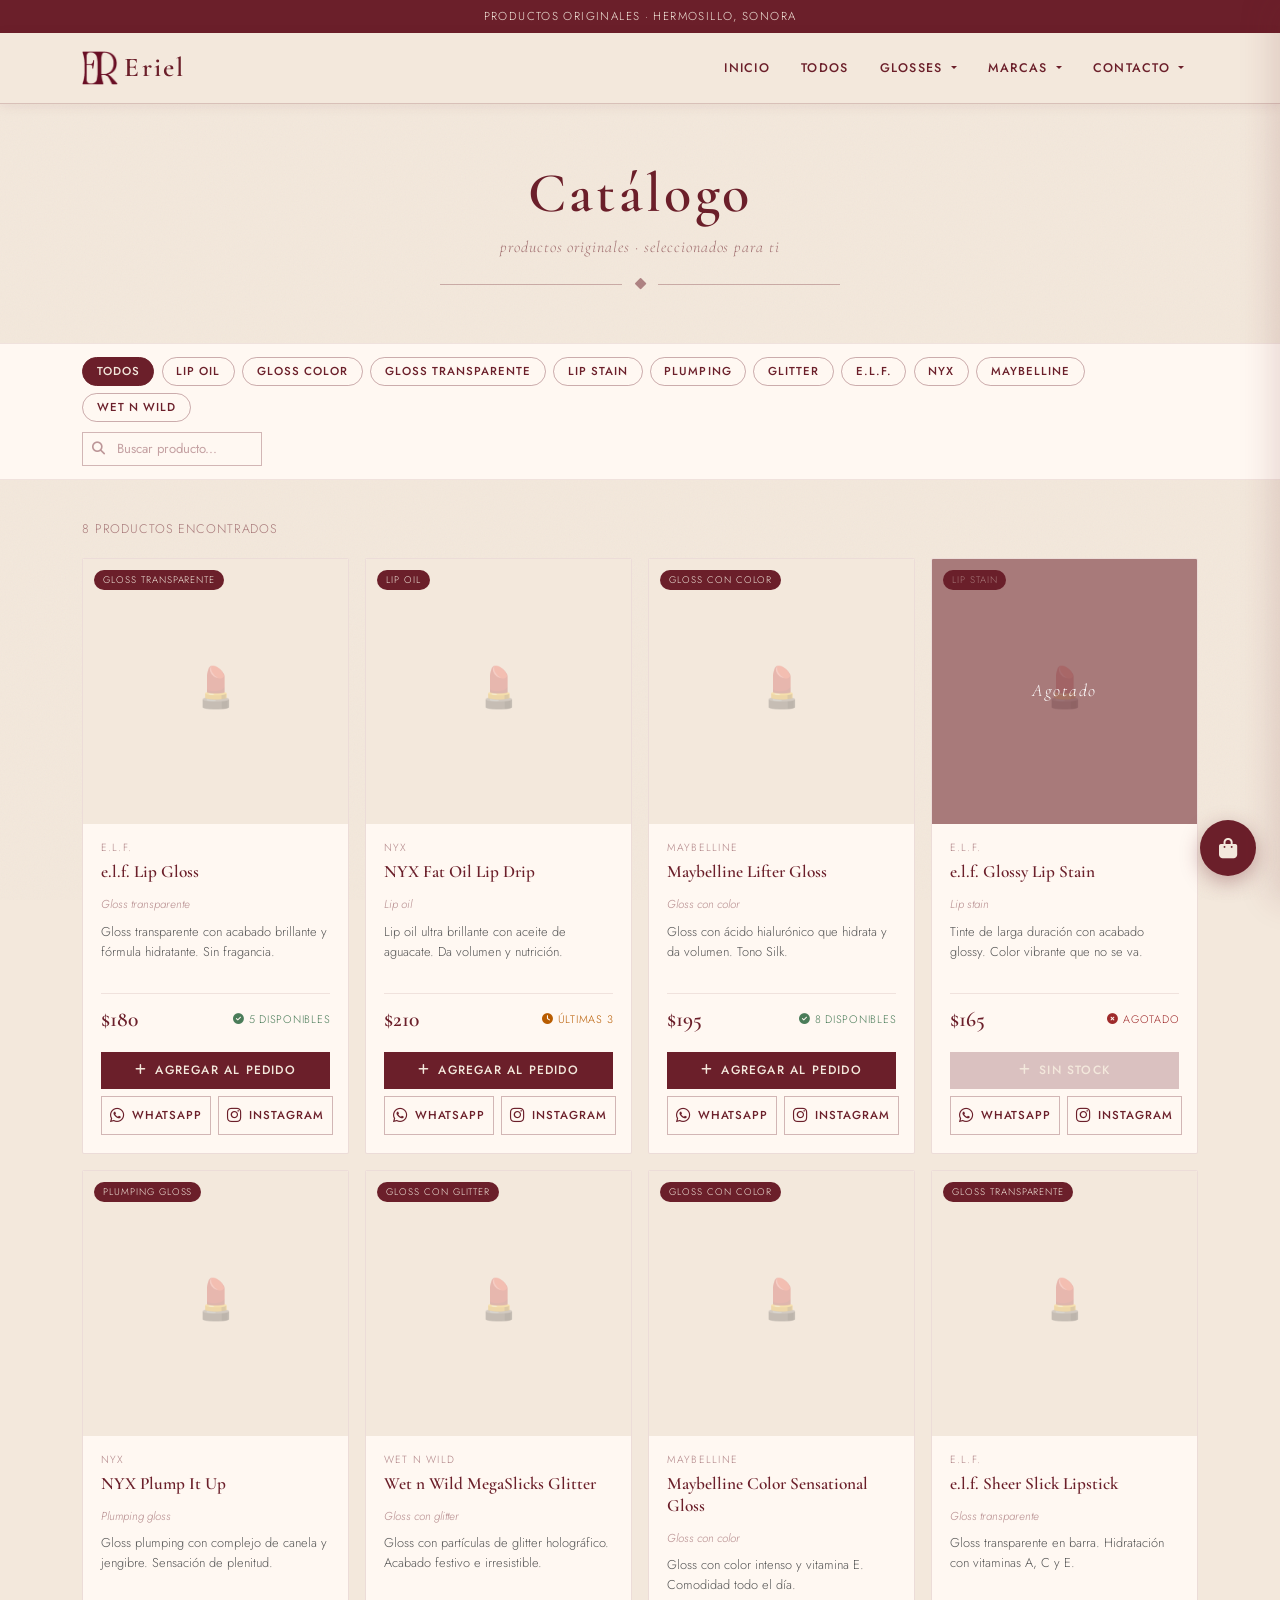
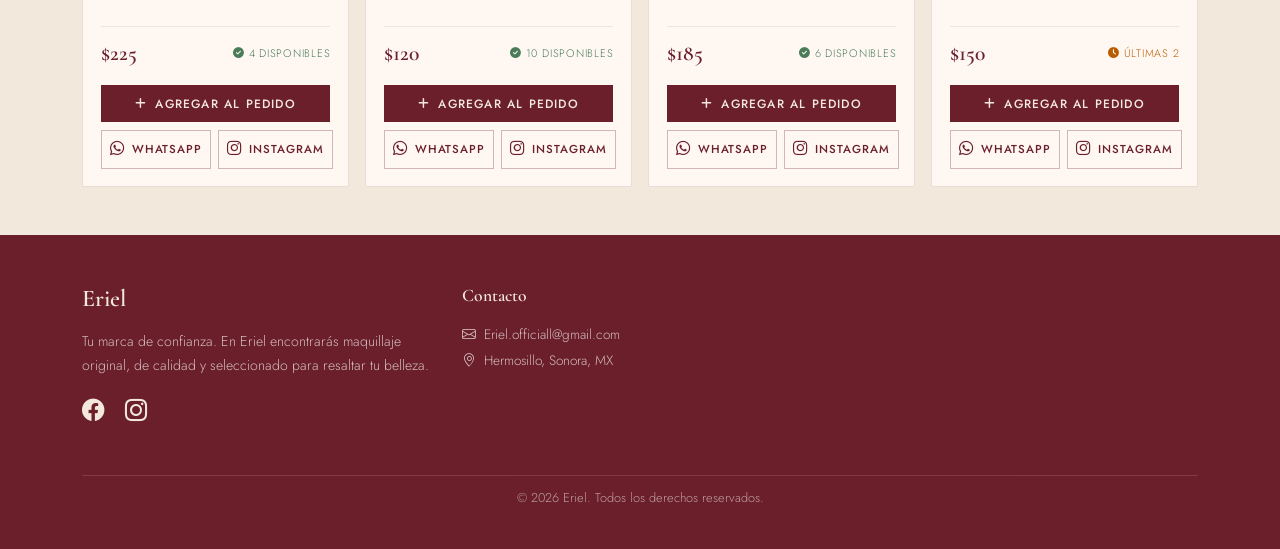
==== catalago_Eriel.html @ 14c43071 "Eriel" ====
<!DOCTYPE html>
<html lang="es">
<head>
  <meta charset="UTF-8" />
  <meta name="viewport" content="width=device-width, initial-scale=1.0" />
  <title>Eriel Hmo</title>
  <link rel="icon" type="image/png" href="logo_eriel.png"> <!-- imagen de titulo de pagina -->
  <meta name="description" content="Eriel, tu maquillaje de confianza en Hermosillo, Sonora. Productos originales, de calidad y seleccionados para ti."> <!-- Descripcion que sale al buscarla -->
  <title>Catálogo – Eriel</title>
  <meta name="description" content="Catálogo de maquillaje Eriel. Productos originales y de calidad en Hermosillo, Sonora." />

  <!-- =====================================================
       DEPENDENCIAS EXTERNAS (CDN)
       No modificar estas líneas a menos que quieras actualizar versiones.
  ====================================================== -->
  <link href="https://cdn.jsdelivr.net/npm/bootstrap@5.3.3/dist/css/bootstrap.min.css" rel="stylesheet" />
  <link href="https://cdnjs.cloudflare.com/ajax/libs/font-awesome/6.5.0/css/all.min.css" rel="stylesheet" />
  <link href="https://cdn.jsdelivr.net/npm/bootstrap-icons@1.11.0/font/bootstrap-icons.css" rel="stylesheet" />
  <link href="https://fonts.googleapis.com/css2?family=Cormorant+Garamond:ital,wght@0,300;0,400;0,600;1,300;1,400&family=Jost:wght@300;400;500&display=swap" rel="stylesheet" />

  <style>
    /* =====================================================
       VARIABLES DE COLOR
       Cambia aquí los colores globales del sitio.
    ====================================================== */
    :root {
      --cream:   #f3e8dc;
      --wine:    #6b1f2a;
      --wine-lt: #8a2535;
      --wine-bg: rgba(107,31,42,.07);
    }

    *, *::before, *::after { box-sizing: border-box; margin: 0; padding: 0; }
    html { scroll-behavior: smooth; }

    body {
      background-color: var(--cream);
      font-family: 'Jost', sans-serif;
      font-weight: 300;
      min-height: 100vh;
      overflow-x: hidden;
    }

    /* Textura de fondo (efecto papel) */
    body::before {
      content: '';
      position: fixed;
      inset: 0;
      background-image: url("data:image/svg+xml,%3Csvg xmlns='http://www.w3.org/2000/svg' width='400' height='400'%3E%3Cfilter id='n'%3E%3CfeTurbulence type='fractalNoise' baseFrequency='0.75' numOctaves='4' stitchTiles='stitch'/%3E%3C/filter%3E%3Crect width='400' height='400' filter='url(%23n)' opacity='0.04'/%3E%3C/svg%3E");
      pointer-events: none;
      z-index: 0;
    }
    .wrapper { position: relative; z-index: 1; }

    /* =====================================================
       TOP BAR
    ====================================================== */
    .topbar {
      background: var(--wine);
      color: var(--cream);
      font-size: clamp(.6rem, 2.5vw, .72rem);
      letter-spacing: .12em;
      text-align: center;
      padding: .5rem 1rem;
      text-transform: uppercase;
    }

    /* =====================================================
       NAVEGACIÓN PRINCIPAL
    ====================================================== */
    .navbar-eriel {
      background: var(--cream);
      border-bottom: 1px solid rgba(107,31,42,.2);
      padding: .6rem 1.5rem;
      position: sticky;
      top: 0;
      z-index: 1000;
      box-shadow: 0 2px 12px rgba(107,31,42,.08);
    }

    .navbar-eriel .navbar-brand {
      font-family: 'Cormorant Garamond', serif;
      font-size: 1.7rem;
      font-weight: 600;
      color: var(--wine);
      letter-spacing: .08em;
      text-decoration: none;
    }

    /* Logo pequeño en navbar */
    .navbar-eriel .nav-logo {
      width: 36px;
      height: 36px;
      object-fit: contain;
      margin-right: .4rem;
    }

    /* Links del menú principal */
    .navbar-eriel .nav-link {
      font-family: 'Jost', sans-serif;
      font-size: .78rem;
      font-weight: 500;
      letter-spacing: .1em;
      text-transform: uppercase;
      color: var(--wine) !important;
      padding: .5rem .85rem !important;
      transition: opacity .2s;
    }
    .navbar-eriel .nav-link:hover,
    .navbar-eriel .nav-link.active { opacity: .65; }

    /* Dropdown del menú */
    .navbar-eriel .dropdown-menu {
      border: 1px solid rgba(107,31,42,.2);
      border-radius: 0;
      background: var(--cream);
      box-shadow: 0 8px 24px rgba(107,31,42,.12);
      min-width: 220px;
    }

    .navbar-eriel .dropdown-item {
      font-family: 'Jost', sans-serif;
      font-size: .8rem;
      letter-spacing: .07em;
      color: var(--wine);
      padding: .55rem 1.2rem;
      transition: background .2s;
    }
    .navbar-eriel .dropdown-item:hover {
      background: var(--wine-bg);
      color: var(--wine);
    }

    /* Separador dentro del dropdown */
    .navbar-eriel .dropdown-divider { border-color: rgba(107,31,42,.15); }

    /* Encabezado de sección dentro del dropdown */
    .navbar-eriel .dropdown-header {
      font-size: .65rem;
      letter-spacing: .12em;
      color: rgba(107,31,42,.5);
      text-transform: uppercase;
      padding: .5rem 1.2rem .2rem;
    }

    /* Botón hamburguesa */
    .navbar-toggler {
      border: 1.5px solid var(--wine);
      border-radius: 0;
      padding: .3rem .6rem;
    }
    .navbar-toggler-icon {
      background-image: url("data:image/svg+xml,%3csvg xmlns='http://www.w3.org/2000/svg' viewBox='0 0 30 30'%3e%3cpath stroke='%236b1f2a' stroke-linecap='round' stroke-miterlimit='10' stroke-width='2' d='M4 7h22M4 15h22M4 23h22'/%3e%3c/svg%3e");
    }

    /* =====================================================
       HERO DEL CATÁLOGO
    ====================================================== */
    .catalog-hero {
      text-align: center;
      padding: clamp(2rem, 6vw, 3.5rem) 1rem clamp(1rem, 3vw, 1.5rem);
      animation: fadeDown .8s ease both;
    }
    .catalog-hero h2 {
      font-family: 'Cormorant Garamond', serif;
      font-size: clamp(2rem, 8vw, 3.5rem);
      font-weight: 600;
      color: var(--wine);
      letter-spacing: .06em;
    }
    .catalog-hero p {
      font-size: clamp(.85rem, 3vw, 1rem);
      color: rgba(107,31,42,.6);
      letter-spacing: .06em;
      font-style: italic;
      font-family: 'Cormorant Garamond', serif;
      margin-top: .4rem;
    }

    /* Divisor decorativo */
    .divider {
      display: flex;
      align-items: center;
      gap: .8rem;
      width: min(400px, 88%);
      margin: 1.2rem auto 1.8rem;
    }
    .divider span { flex: 1; height: 1px; background: var(--wine); opacity: .3; }
    .divider i    { color: var(--wine); opacity: .5; font-size: .7rem; }

    /* =====================================================
       BARRA DE FILTROS / BÚSQUEDA
    ====================================================== */
    .filter-bar {
      background: #fff8f2;
      border-top: 1px solid rgba(107,31,42,.1);
      border-bottom: 1px solid rgba(107,31,42,.1);
      padding: .85rem 0;
      position: sticky;
      top: 61px; /* altura de la navbar */
      z-index: 900;
    }

    .filter-bar .container {
      display: flex;
      flex-wrap: wrap;
      gap: .6rem;
      align-items: center;
      justify-content: space-between;
    }

    /* Chips de filtro por categoría */
    .filter-chips { display: flex; flex-wrap: wrap; gap: .45rem; }

    .chip {
      font-family: 'Jost', sans-serif;
      font-size: .72rem;
      font-weight: 500;
      letter-spacing: .09em;
      text-transform: uppercase;
      padding: .3rem .85rem;
      border: 1.5px solid rgba(107,31,42,.35);
      border-radius: 20px;
      color: var(--wine);
      background: transparent;
      cursor: pointer;
      transition: all .22s;
      white-space: nowrap;
    }
    .chip:hover, .chip.active {
      background: var(--wine);
      color: var(--cream);
      border-color: var(--wine);
    }

    /* Buscador */
    .search-wrap { position: relative; }
    .search-wrap input {
      font-family: 'Jost', sans-serif;
      font-size: .82rem;
      color: var(--wine);
      background: transparent;
      border: 1.5px solid rgba(107,31,42,.3);
      border-radius: 0;
      padding: .38rem .85rem .38rem 2.1rem;
      outline: none;
      width: 180px;
      transition: border-color .2s;
    }
    .search-wrap input::placeholder { color: rgba(107,31,42,.4); }
    .search-wrap input:focus { border-color: var(--wine); }
    .search-wrap .search-icon {
      position: absolute;
      left: .65rem;
      top: 50%;
      transform: translateY(-50%);
      color: rgba(107,31,42,.45);
      font-size: .82rem;
      pointer-events: none;
    }

    /* =====================================================
       GRID DE PRODUCTOS
    ====================================================== */
    .products-section {
      padding: clamp(1.5rem, 4vw, 2.5rem) 0 3rem;
    }

    /* Contador de resultados */
    .results-count {
      font-size: .78rem;
      letter-spacing: .07em;
      text-transform: uppercase;
      color: rgba(107,31,42,.55);
      margin-bottom: 1.2rem;
    }

    /* Mensaje cuando no hay resultados */
    .no-results {
      text-align: center;
      padding: 4rem 1rem;
      color: rgba(107,31,42,.4);
      font-family: 'Cormorant Garamond', serif;
      font-size: 1.4rem;
      font-style: italic;
      display: none;
    }

    /* =====================================================
       TARJETA DE PRODUCTO
       Para cambiar el diseño de cada producto, edita aquí.
    ====================================================== */
    .product-card {
      background: #fff8f2;
      border: 1px solid rgba(107,31,42,.13);
      border-radius: 2px;
      overflow: hidden;
      transition: transform .28s, box-shadow .28s;
      height: 100%;
      display: flex;
      flex-direction: column;
    }
    .product-card:hover {
      transform: translateY(-4px);
      box-shadow: 0 12px 32px rgba(107,31,42,.14);
    }

    /* Imagen del producto */
    .product-img-wrap {
      position: relative;
      overflow: hidden;
      background: #fdf4ee;
      aspect-ratio: 1 / 1; /* cuadrada */
    }
    .product-img-wrap img {
      width: 100%;
      height: 100%;
      object-fit: cover;          /* recorta para llenar */
      object-position: center;
      transition: transform .4s ease;
      display: block;
    }
    .product-card:hover .product-img-wrap img {
      transform: scale(1.04);
    }

    /* Badge de categoría sobre la imagen */
    .product-badge {
      position: absolute;
      top: .7rem;
      left: .7rem;
      background: var(--wine);
      color: var(--cream);
      font-size: .6rem;
      letter-spacing: .1em;
      text-transform: uppercase;
      padding: .18rem .55rem;
      border-radius: 20px;
    }

    /* Badge de sin stock */
    .badge-agotado {
      position: absolute;
      inset: 0;
      background: rgba(107,31,42,.55);
      color: #fff;
      display: flex;
      align-items: center;
      justify-content: center;
      font-family: 'Cormorant Garamond', serif;
      font-size: 1.1rem;
      letter-spacing: .1em;
      font-style: italic;
    }

    /* Cuerpo de la tarjeta */
    .product-body {
      padding: 1rem 1.1rem;
      flex: 1;
      display: flex;
      flex-direction: column;
      gap: .35rem;
    }

    .product-brand {
      font-size: .65rem;
      letter-spacing: .12em;
      text-transform: uppercase;
      color: rgba(107,31,42,.55);
    }

    .product-name {
      font-family: 'Cormorant Garamond', serif;
      font-size: 1.08rem;
      font-weight: 600;
      color: var(--wine);
      line-height: 1.25;
    }

    .product-type {
      font-size: .72rem;
      color: rgba(107,31,42,.5);
      font-style: italic;
    }

    .product-desc {
      font-size: .8rem;
      line-height: 1.55;
      color: #555;
      margin-top: .15rem;
      flex: 1;
    }

    /* Precio y stock */
    .product-footer {
      display: flex;
      align-items: center;
      justify-content: space-between;
      margin-top: .6rem;
      padding-top: .6rem;
      border-top: 1px solid rgba(107,31,42,.1);
    }

    .product-price {
      font-family: 'Cormorant Garamond', serif;
      font-size: 1.35rem;
      font-weight: 600;
      color: var(--wine);
    }

    .product-stock {
      font-size: .68rem;
      letter-spacing: .07em;
      text-transform: uppercase;
    }
    .stock-ok   { color: #4a7c59; }
    .stock-low  { color: #b85c00; }
    .stock-none { color: #9e2a2b; }

    /* Botones de acción */
    .product-actions {
      display: flex;
      flex-direction: column;
      gap: .45rem;
      padding: 0 1.1rem 1.1rem;
    }

    /* Botón principal (agregar al pedido) */
    .btn-add {
      display: flex;
      align-items: center;
      justify-content: center;
      gap: .5rem;
      font-family: 'Jost', sans-serif;
      font-size: .75rem;
      font-weight: 500;
      letter-spacing: .1em;
      text-transform: uppercase;
      background: var(--wine);
      color: var(--cream);
      border: 1.5px solid var(--wine);
      border-radius: 0;
      padding: .55rem;
      cursor: pointer;
      transition: background .25s, transform .18s;
      width: 100%;
    }
    .btn-add:hover { background: var(--wine-lt); transform: translateY(-1px); }
    .btn-add:disabled {
      background: rgba(107,31,42,.25);
      border-color: transparent;
      cursor: not-allowed;
      transform: none;
    }

    /* Botones sociales (WhatsApp / Instagram) */
    .btn-social-row { display: flex; gap: .45rem; }

    .btn-social {
      display: flex;
      align-items: center;
      justify-content: center;
      gap: .45rem;
      font-family: 'Jost', sans-serif;
      font-size: .72rem;
      font-weight: 500;
      letter-spacing: .08em;
      text-transform: uppercase;
      border: 1.5px solid rgba(107,31,42,.3);
      border-radius: 0;
      padding: .48rem .5rem;
      cursor: pointer;
      transition: all .22s;
      text-decoration: none;
      flex: 1;
      background: transparent;
      color: var(--wine);
    }
    .btn-social:hover { background: var(--wine-bg); color: var(--wine); }
    .btn-social i { font-size: .9rem; }

    /* =====================================================
       CARRITO / PEDIDO FLOTANTE
    ====================================================== */
    .cart-fab {
      position: fixed;
      bottom: 1.5rem;
      right: 1.5rem;
      background: var(--wine);
      color: var(--cream);
      width: 56px;
      height: 56px;
      border-radius: 50%;
      border: none;
      display: flex;
      align-items: center;
      justify-content: center;
      font-size: 1.3rem;
      box-shadow: 0 6px 20px rgba(107,31,42,.35);
      cursor: pointer;
      transition: transform .2s, background .2s;
      z-index: 1100;
    }
    .cart-fab:hover { background: var(--wine-lt); transform: scale(1.08); }
    .cart-fab .cart-count {
      position: absolute;
      top: -4px;
      right: -4px;
      background: #fff;
      color: var(--wine);
      font-size: .65rem;
      font-weight: 700;
      width: 20px;
      height: 20px;
      border-radius: 50%;
      display: flex;
      align-items: center;
      justify-content: center;
      border: 2px solid var(--wine);
      display: none; /* se muestra con JS cuando hay items */
    }

    /* Panel lateral del pedido */
    .cart-panel {
      position: fixed;
      top: 0;
      right: -400px;
      width: min(400px, 100vw);
      height: 100dvh;
      background: var(--cream);
      border-left: 1px solid rgba(107,31,42,.2);
      box-shadow: -8px 0 32px rgba(107,31,42,.15);
      z-index: 1200;
      display: flex;
      flex-direction: column;
      transition: right .35s cubic-bezier(.4,0,.2,1);
      overflow: hidden;
    }
    .cart-panel.open { right: 0; }

    .cart-overlay {
      position: fixed;
      inset: 0;
      background: rgba(107,31,42,.25);
      z-index: 1150;
      opacity: 0;
      pointer-events: none;
      transition: opacity .35s;
    }
    .cart-overlay.open { opacity: 1; pointer-events: all; }

    .cart-header {
      background: var(--wine);
      color: var(--cream);
      padding: 1rem 1.2rem;
      display: flex;
      align-items: center;
      justify-content: space-between;
      flex-shrink: 0;
    }
    .cart-header h5 {
      font-family: 'Cormorant Garamond', serif;
      font-size: 1.3rem;
      letter-spacing: .06em;
      margin: 0;
    }
    .cart-header button {
      background: none;
      border: none;
      color: var(--cream);
      font-size: 1.3rem;
      cursor: pointer;
      line-height: 1;
    }

    .cart-body {
      flex: 1;
      overflow-y: auto;
      padding: 1rem;
    }

    .cart-empty {
      text-align: center;
      padding: 3rem 1rem;
      color: rgba(107,31,42,.4);
      font-family: 'Cormorant Garamond', serif;
      font-size: 1.1rem;
      font-style: italic;
    }

    /* Ítem dentro del carrito */
    .cart-item {
      display: flex;
      align-items: flex-start;
      gap: .75rem;
      padding: .75rem 0;
      border-bottom: 1px solid rgba(107,31,42,.1);
    }
    .cart-item img {
      width: 54px;
      height: 54px;
      object-fit: cover;
      border: 1px solid rgba(107,31,42,.12);
      flex-shrink: 0;
    }
    .cart-item-info { flex: 1; }
    .cart-item-name {
      font-family: 'Cormorant Garamond', serif;
      font-size: .95rem;
      font-weight: 600;
      color: var(--wine);
    }
    .cart-item-brand { font-size: .7rem; color: rgba(107,31,42,.5); }
    .cart-item-price { font-size: .85rem; color: var(--wine); font-weight: 500; margin-top: .15rem; }
    .cart-item-remove {
      background: none;
      border: none;
      color: rgba(107,31,42,.4);
      font-size: .85rem;
      cursor: pointer;
      padding: 0;
      line-height: 1;
      transition: color .2s;
    }
    .cart-item-remove:hover { color: var(--wine); }

    /* Footer del carrito */
    .cart-footer {
      border-top: 1px solid rgba(107,31,42,.2);
      padding: 1rem;
      flex-shrink: 0;
      display: flex;
      flex-direction: column;
      gap: .65rem;
    }
    .cart-total {
      display: flex;
      justify-content: space-between;
      font-family: 'Cormorant Garamond', serif;
      font-size: 1.2rem;
      font-weight: 600;
      color: var(--wine);
    }

    /* Botones de envío en el carrito */
    .btn-send {
      display: flex;
      align-items: center;
      justify-content: center;
      gap: .6rem;
      font-family: 'Jost', sans-serif;
      font-size: .78rem;
      font-weight: 500;
      letter-spacing: .1em;
      text-transform: uppercase;
      border: 1.5px solid var(--wine);
      border-radius: 0;
      padding: .7rem;
      cursor: pointer;
      text-decoration: none;
      transition: all .22s;
    }
    .btn-send-wa   { background: var(--wine); color: var(--cream); }
    .btn-send-wa:hover { background: var(--wine-lt); color: var(--cream); }
    .btn-send-ig   { background: transparent; color: var(--wine); }
    .btn-send-ig:hover { background: var(--wine-bg); color: var(--wine); }

    /* =====================================================
       FOOTER
    ====================================================== */
    .footer {
      background: var(--wine);
      color: rgba(255,255,255,.8);
      padding: 50px 0 25px;
    }
    .footer-title {
      color: var(--cream);
      font-family: 'Cormorant Garamond', serif;
      font-size: 1.5rem;
      font-weight: 600;
      margin-bottom: 1rem;
    }
    .footer-link {
      color: rgba(255,255,255,.7);
      text-decoration: none;
      display: block;
      margin-bottom: .5rem;
      font-size: .85rem;
      transition: all .3s;
    }
    .footer-link:hover { color: var(--cream); padding-left: 5px; }
    .social-icons a {
      color: var(--cream);
      font-size: 1.4rem;
      margin-right: 14px;
      transition: all .3s;
      text-decoration: none;
    }
    .social-icons a:hover { color: rgba(255,255,255,.5); }
    .footer .copyright {
      border-top: 1px solid rgba(243,232,220,.2);
      margin-top: 1.5rem;
      padding-top: .75rem;
      text-align: center;
      font-size: .8rem;
      opacity: .7;
    }

    /* =====================================================
       ANIMACIONES
    ====================================================== */
    @keyframes fadeDown {
      from { opacity: 0; transform: translateY(-16px); }
      to   { opacity: 1; transform: translateY(0); }
    }
    @keyframes fadeIn {
      from { opacity: 0; }
      to   { opacity: 1; }
    }
    .anim-1 { animation: fadeIn .7s .2s ease both; }
    .anim-2 { animation: fadeIn .7s .35s ease both; }
    .anim-3 { animation: fadeIn .7s .5s ease both; }

    @media (prefers-reduced-motion: reduce) {
      *, *::before, *::after {
        animation-duration: .01ms !important;
        transition-duration: .01ms !important;
      }
    }

    /* =====================================================
       RESPONSIVE
    ====================================================== */
    @media (max-width: 576px) {
      .search-wrap input { width: 140px; }
      .filter-bar .container { gap: .5rem; }
      .cart-panel { width: 100vw; }
    }
  </style>
</head>
<body>
<div class="wrapper">

  <!-- ===================================================
       TOP BAR
  ==================================================== -->
  <div class="topbar">
    <i class="fas fa-sparkles me-1" style="font-size:.6rem;"></i>
    Productos originales · Hermosillo, Sonora
    <i class="fas fa-sparkles ms-1" style="font-size:.6rem;"></i>
  </div>

  <!-- ===================================================
       NAVBAR PRINCIPAL
       Para agregar más opciones al menú, copia uno de los
       <li class="nav-item"> y cambia el texto y el href.
       Para agregar más items a un dropdown, copia uno de
       los <li><a class="dropdown-item">... dentro del
       <ul class="dropdown-menu"> correspondiente.
  ==================================================== -->
  <nav class="navbar navbar-expand-lg navbar-eriel">
    <div class="container">

      <!-- Logo y nombre de marca -->
      <a class="navbar-brand d-flex align-items-center" href="index.html">
        <!--
          IMAGEN LOGO NAVBAR:
          Cambia "logo_eriel.png" por la ruta de tu logo.
          Si no tienes logo aún, puedes borrar esta línea.
        -->
        <img src="logo_eriel.png" alt="Logo Eriel" class="nav-logo"
             onerror="this.style.display='none'" />
        Eriel
      </a>

      <!-- Botón hamburguesa (móvil) -->
      <button class="navbar-toggler" type="button"
              data-bs-toggle="collapse" data-bs-target="#navMenu"
              aria-controls="navMenu" aria-expanded="false" aria-label="Menú">
        <span class="navbar-toggler-icon"></span>
      </button>

      <!-- Links de navegación -->
      <div class="collapse navbar-collapse" id="navMenu">
        <ul class="navbar-nav ms-auto gap-1">

          <!-- Inicio -->
          <li class="nav-item">
            <a class="nav-link" href="index.html">Inicio</a>
          </li>

          <!-- Todos los productos -->
          <li class="nav-item">
            <a class="nav-link" href="#productos" data-filter="todos">Todos</a>
          </li>

          <!-- ──────────────────────────────────────────
               MENÚ GLOSSES / CATEGORÍAS
               Para agregar una nueva categoría:
               1. Copia un <li> de los que están dentro de este dropdown.
               2. Cambia el texto visible (ej. "Gloss con color").
               3. Cambia el data-filter al valor que usas en los productos
                  (debe coincidir con el campo "tipo" en PRODUCTOS_DATA).
               4. Si quieres agregar una sección nueva con encabezado,
                  copia el <li class="dropdown-header"> y el grupo de items.
          ─────────────────────────────────────────── -->
          <li class="nav-item dropdown">
            <a class="nav-link dropdown-toggle" href="#" role="button"
               data-bs-toggle="dropdown" aria-expanded="false">
              Glosses
            </a>
            <ul class="dropdown-menu">

              <!-- Encabezado de sección (decorativo) -->
              <li><h6 class="dropdown-header">Por tipo</h6></li>

              <!-- Categorías de gloss — data-filter debe coincidir con "tipo" en los productos -->
              <li><a class="dropdown-item" href="#productos" data-filter="gloss-transparente">Gloss transparente</a></li>
              <li><a class="dropdown-item" href="#productos" data-filter="gloss-color">Gloss con color</a></li>
              <li><a class="dropdown-item" href="#productos" data-filter="lip-oil">Lip oil</a></li>
              <li><a class="dropdown-item" href="#productos" data-filter="lip-stain">Lip stain</a></li>
              <li><a class="dropdown-item" href="#productos" data-filter="plumping">Plumping gloss</a></li>
              <li><a class="dropdown-item" href="#productos" data-filter="gloss-glitter">Gloss con glitter</a></li>

              <!--
                CÓMO AGREGAR MÁS TIPOS:
                <li><a class="dropdown-item" href="#productos" data-filter="NUEVO-TIPO">Nuevo tipo</a></li>
                Y en el producto pon: tipo: "NUEVO-TIPO"
              -->

            </ul>
          </li>

          <!-- ──────────────────────────────────────────
               MENÚ MARCAS
               Para agregar una nueva marca:
               1. Copia un <li> de los que están abajo.
               2. Cambia el texto y el data-filter.
               3. El data-filter debe coincidir con el campo "marca"
                  (en minúsculas, sin espacios, ej. "nyx") en PRODUCTOS_DATA.
          ─────────────────────────────────────────── -->
          <li class="nav-item dropdown">
            <a class="nav-link dropdown-toggle" href="#" role="button"
               data-bs-toggle="dropdown" aria-expanded="false">
              Marcas
            </a>
            <ul class="dropdown-menu">
              <li><h6 class="dropdown-header">Filtrar por marca</h6></li>
              <li><a class="dropdown-item" href="#productos" data-filter="elf">e.l.f.</a></li>
              <li><a class="dropdown-item" href="#productos" data-filter="nyx">NYX</a></li>
              <li><a class="dropdown-item" href="#productos" data-filter="maybelline">Maybelline</a></li>
              <li><a class="dropdown-item" href="#productos" data-filter="wet-n-wild">Wet n Wild</a></li>
              <!--
                CÓMO AGREGAR MÁS MARCAS:
                <li><a class="dropdown-item" href="#productos" data-filter="CLAVE-MARCA">Nombre Marca</a></li>
                Y en el producto pon: marca: "CLAVE-MARCA"
              -->
            </ul>
          </li>

          <!-- Contacto / Redes -->
          <li class="nav-item dropdown">
            <a class="nav-link dropdown-toggle" href="#" role="button"
               data-bs-toggle="dropdown" aria-expanded="false">
              Contacto
            </a>
            <ul class="dropdown-menu">
              <li>
                <a class="dropdown-item" href="https://www.facebook.com/ErielHmo" target="_blank" rel="noopener">
                  <i class="bi bi-facebook me-2"></i>Facebook · Eriel Hmo
                </a>
              </li>
              <li>
                <a class="dropdown-item" href="https://www.instagram.com/eriel.hmo" target="_blank" rel="noopener">
                  <i class="bi bi-instagram me-2"></i>Instagram · @eriel.hmo
                </a>
              </li>
              <li><hr class="dropdown-divider"></li>
              <li>
                <!--
                  WHATSAPP: Cambia el número (521XXXXXXXXXX) por el tuyo.
                  El formato es: 521 + 10 dígitos de tu cel (sin guiones ni espacios).
                -->
                <a class="dropdown-item" href="https://wa.me/521XXXXXXXXXX" target="_blank" rel="noopener">
                  <i class="bi bi-whatsapp me-2"></i>WhatsApp
                </a>
              </li>
            </ul>
          </li>

        </ul>
      </div>
    </div>
  </nav>


  <!-- ===================================================
       HERO DEL CATÁLOGO
  ==================================================== -->
  <section class="catalog-hero anim-1">
    <h2>Catálogo</h2>
    <p>productos originales · seleccionados para ti</p>
    <div class="divider">
      <span></span><i class="fas fa-diamond"></i><span></span>
    </div>
  </section>


  <!-- ===================================================
       BARRA DE FILTROS RÁPIDOS
       Los chips se generan automáticamente con JS,
       pero puedes agregar más en la sección de JS abajo.
  ==================================================== -->
  <div class="filter-bar anim-2">
    <div class="container">
      <div class="filter-chips" id="filterChips">
        <!-- Los chips se generan con JavaScript -->
      </div>
      <div class="search-wrap">
        <i class="fas fa-search search-icon"></i>
        <input type="text" id="searchInput" placeholder="Buscar producto..." aria-label="Buscar producto" />
      </div>
    </div>
  </div>


  <!-- ===================================================
       SECCIÓN DE PRODUCTOS
  ==================================================== -->
  <section class="products-section anim-3" id="productos">
    <div class="container">
      <p class="results-count" id="resultsCount"></p>
      <div class="row g-3" id="productsGrid">
        <!-- Las tarjetas se generan con JavaScript -->
      </div>
      <div class="no-results" id="noResults">
        <i class="fas fa-search mb-3 d-block" style="font-size:2rem; opacity:.3;"></i>
        Sin resultados para tu búsqueda.
      </div>
    </div>
  </section>


  <!-- ===================================================
       FOOTER
  ==================================================== -->
  <footer class="footer">
    <div class="container">
      <div class="row">
        <div class="col-lg-4 col-md-6 mb-4">
          <h3 class="footer-title">Eriel</h3>
          <p style="color:rgba(255,255,255,.7); font-size:.88rem; line-height:1.7;">
            Tu marca de confianza. En Eriel encontrarás maquillaje original,
            de calidad y seleccionado para resaltar tu belleza.
          </p>
          <div class="social-icons mt-3">
            <a href="https://www.facebook.com/ErielHmo" target="_blank" rel="noopener" aria-label="Facebook">
              <i class="bi bi-facebook"></i>
            </a>
            <a href="https://www.instagram.com/eriel.hmo" target="_blank" rel="noopener" aria-label="Instagram">
              <i class="bi bi-instagram"></i>
            </a>
            <!--
              Para agregar más redes:
              <a href="URL" target="_blank" rel="noopener" aria-label="NOMBRE">
                <i class="bi bi-ICONO"></i>
              </a>
            -->
          </div>
        </div>
        <div class="col-lg-3 col-md-6 mb-4">
          <h5 class="footer-title" style="font-size:1.1rem;">Contacto</h5>
          <p style="color:rgba(255,255,255,.7); font-size:.85rem; line-height:1.9;">
            <i class="bi bi-envelope me-2"></i>Eriel.officiall@gmail.com<br />
            <i class="bi bi-geo-alt me-2"></i>Hermosillo, Sonora, MX
          </p>
        </div>
      </div>
      <div class="copyright">
        <p>&copy; 2026 Eriel. Todos los derechos reservados.</p>
      </div>
    </div>
  </footer>

</div><!-- /wrapper -->


<!-- ===================================================
     BOTÓN FLOTANTE DEL CARRITO
==================================================== -->
<button class="cart-fab" id="cartFab" aria-label="Ver pedido">
  <i class="fas fa-bag-shopping"></i>
  <span class="cart-count" id="cartCount">0</span>
</button>


<!-- ===================================================
     OVERLAY (fondo oscuro cuando el carrito está abierto)
==================================================== -->
<div class="cart-overlay" id="cartOverlay"></div>


<!-- ===================================================
     PANEL LATERAL DEL PEDIDO
==================================================== -->
<div class="cart-panel" id="cartPanel">

  <div class="cart-header">
    <h5><i class="fas fa-bag-shopping me-2"></i>Mi pedido</h5>
    <button id="closeCart" aria-label="Cerrar pedido">
      <i class="fas fa-xmark"></i>
    </button>
  </div>

  <div class="cart-body" id="cartBody">
    <div class="cart-empty" id="cartEmpty">
      <i class="fas fa-bag-shopping mb-3 d-block" style="font-size:2rem;opacity:.3;"></i>
      Aún no has agregado productos.
    </div>
    <!-- Los ítems del carrito se generan con JS -->
  </div>

  <div class="cart-footer" id="cartFooter" style="display:none;">
    <div class="cart-total">
      <span>Total estimado</span>
      <span id="cartTotal">$0</span>
    </div>

    <!--
      WHATSAPP PEDIDO:
      Cambia "521XXXXXXXXXX" por tu número con código de país.
      El mensaje se genera automáticamente con los productos elegidos.
    -->
    <a id="btnSendWa" href="#" target="_blank" rel="noopener"
       class="btn-send btn-send-wa">
      <i class="bi bi-whatsapp"></i> Enviar pedido por WhatsApp
    </a>

    <!--
      INSTAGRAM PEDIDO:
      Este botón abre el DM de Instagram.
      Cambia la URL si tu usuario cambia.
    -->
    <a id="btnSendIg" href="https://ig.me/m/eriel.hmo" target="_blank" rel="noopener"
       class="btn-send btn-send-ig">
      <i class="bi bi-instagram"></i> Enviar pedido por Instagram
    </a>

    <button id="clearCart"
            style="background:none;border:none;color:rgba(107,31,42,.4);font-size:.75rem;letter-spacing:.07em;cursor:pointer;text-decoration:underline;align-self:center;">
      Vaciar pedido
    </button>
  </div>

</div>


<!-- ===================================================
     BOOTSTRAP JS
==================================================== -->
<script src="https://cdn.jsdelivr.net/npm/bootstrap@5.3.3/dist/js/bootstrap.bundle.min.js"></script>


<!-- ===================================================
     ██████████████████████████████████████████████████
     ████                                          ████
     ████          BASE DE DATOS DE PRODUCTOS      ████
     ████                                          ████
     ████  Aquí defines todos tus productos.       ████
     ████  Cada objeto { } es un producto.         ████
     ████                                          ████
     ████  Campos de cada producto:                ████
     ████   id       → número único (no repetir)  ████
     ████   nombre   → nombre del producto         ████
     ████   marca    → clave de la marca           ████
     ████                (debe coincidir con el    ████
     ████                 data-filter del menú)    ████
     ████   tipo     → categoría del gloss         ████
     ████                (coincide con data-filter)████
     ████   desc     → descripción corta           ████
     ████   precio   → precio en pesos (número)    ████
     ████   stock    → piezas disponibles          ████
     ████   imagen   → ruta de la imagen           ████
     ████                                          ████
     ██████████████████████████████████████████████████

     ━━━━━━━━━━━━━━━━━━━━━━━━━━━━━━━━━━━━━━━━━━━━━━━━━
     CÓMO AGREGAR IMÁGENES:
     1. Sube la imagen a la misma carpeta que este archivo.
     2. Pon el nombre del archivo en el campo "imagen".
        Ejemplo: imagen: "gloss-elf-rosa.jpg"
     3. Formatos recomendados: JPG, PNG, WEBP
     4. Tamaño recomendado: 800×800 px (cuadrada)
     ━━━━━━━━━━━━━━━━━━━━━━━━━━━━━━━━━━━━━━━━━━━━━━━━━

     CÓMO CAMBIAR EL STOCK:
     Solo cambia el número del campo "stock".
     Si pones 0, la tarjeta mostrará "Agotado" y
     el botón "Agregar" se desactivará.

     CÓMO AGREGAR UN NUEVO PRODUCTO:
     Copia cualquier bloque { ... }, pégalo antes del
     cierre del arreglo ]; y cambia los datos.
     No olvides la coma , entre cada producto.

     MARCAS DISPONIBLES (deben coincidir exactamente):
     "elf" | "nyx" | "maybelline" | "wet-n-wild"
     Para agregar una marca nueva, ponla aquí y agrega
     la opción en el menú de Marcas (ver arriba).

     TIPOS DISPONIBLES (deben coincidir exactamente):
     "gloss-transparente" | "gloss-color" | "lip-oil"
     "lip-stain" | "plumping" | "gloss-glitter"
     Para agregar un tipo nuevo, ponlo aquí y agrega
     la opción en el menú Glosses (ver arriba).
==================================================== -->
<script>

// ━━━━━━━━━━━━━━━━━━━━━━━━━━━━━━━━━━━━━━━━━━━━━━━━━
// PRODUCTOS — edita esta lista para agregar o quitar
// ━━━━━━━━━━━━━━━━━━━━━━━━━━━━━━━━━━━━━━━━━━━━━━━━━
const PRODUCTOS = [
  {
    id: 1,
    nombre: "e.l.f. Lip Gloss",
    marca: "elf",
    tipo: "gloss-transparente",
    desc: "Gloss transparente con acabado brillante y fórmula hidratante. Sin fragancia.",
    precio: 180,
    stock: 5,
    imagen: ""   // ← pon aquí el nombre de tu imagen, ej: "elf-lip-gloss.jpg"
  },
  {
    id: 2,
    nombre: "NYX Fat Oil Lip Drip",
    marca: "nyx",
    tipo: "lip-oil",
    desc: "Lip oil ultra brillante con aceite de aguacate. Da volumen y nutrición.",
    precio: 210,
    stock: 3,
    imagen: ""   // ← ej: "nyx-fat-oil.jpg"
  },
  {
    id: 3,
    nombre: "Maybelline Lifter Gloss",
    marca: "maybelline",
    tipo: "gloss-color",
    desc: "Gloss con ácido hialurónico que hidrata y da volumen. Tono Silk.",
    precio: 195,
    stock: 8,
    imagen: ""
  },
  {
    id: 4,
    nombre: "e.l.f. Glossy Lip Stain",
    marca: "elf",
    tipo: "lip-stain",
    desc: "Tinte de larga duración con acabado glossy. Color vibrante que no se va.",
    precio: 165,
    stock: 0,    // ← stock: 0 = Agotado
    imagen: ""
  },
  {
    id: 5,
    nombre: "NYX Plump It Up",
    marca: "nyx",
    tipo: "plumping",
    desc: "Gloss plumping con complejo de canela y jengibre. Sensación de plenitud.",
    precio: 225,
    stock: 4,
    imagen: ""
  },
  {
    id: 6,
    nombre: "Wet n Wild MegaSlicks Glitter",
    marca: "wet-n-wild",
    tipo: "gloss-glitter",
    desc: "Gloss con partículas de glitter holográfico. Acabado festivo e irresistible.",
    precio: 120,
    stock: 10,
    imagen: ""
  },
  {
    id: 7,
    nombre: "Maybelline Color Sensational Gloss",
    marca: "maybelline",
    tipo: "gloss-color",
    desc: "Gloss con color intenso y vitamina E. Comodidad todo el día.",
    precio: 185,
    stock: 6,
    imagen: ""
  },
  {
    id: 8,
    nombre: "e.l.f. Sheer Slick Lipstick",
    marca: "elf",
    tipo: "gloss-transparente",
    desc: "Gloss transparente en barra. Hidratación con vitaminas A, C y E.",
    precio: 150,
    stock: 2,
    imagen: ""
  },

  // ───────────────────────────────────────────────
  // EJEMPLO DE CÓMO AGREGAR UN PRODUCTO NUEVO:
  // Descomenta y llena los campos.
  // ───────────────────────────────────────────────
  // {
  //   id: 9,
  //   nombre: "Nombre del producto",
  //   marca: "nyx",                    // ← clave de la marca
  //   tipo: "lip-oil",                 // ← tipo/categoría
  //   desc: "Descripción corta aquí.",
  //   precio: 200,
  //   stock: 5,
  //   imagen: "mi-foto.jpg"            // ← imagen en la misma carpeta
  // },
];


// ━━━━━━━━━━━━━━━━━━━━━━━━━━━━━━━━━━━━━━━━━━━━━━━━━
// NÚMERO DE WHATSAPP PARA EL PEDIDO
// Cambia esto por tu número: 521 + 10 dígitos del cel
// ━━━━━━━━━━━━━━━━━━━━━━━━━━━━━━━━━━━━━━━━━━━━━━━━━
const WA_NUMBER = "521XXXXXXXXXX"; // ← pon aquí tu número


// ━━━━━━━━━━━━━━━━━━━━━━━━━━━━━━━━━━━━━━━━━━━━━━━━━
// CHIPS DE FILTRO RÁPIDO (barra de filtros)
// Puedes agregar o quitar chips aquí.
// El "value" debe coincidir con tipo o marca del producto,
// o ser "todos" para mostrar todo.
// ━━━━━━━━━━━━━━━━━━━━━━━━━━━━━━━━━━━━━━━━━━━━━━━━━
const CHIPS = [
  { label: "Todos",            value: "todos"            },
  { label: "Lip oil",          value: "lip-oil"          },
  { label: "Gloss color",      value: "gloss-color"      },
  { label: "Gloss transparente", value: "gloss-transparente" },
  { label: "Lip stain",        value: "lip-stain"        },
  { label: "Plumping",         value: "plumping"         },
  { label: "Glitter",          value: "gloss-glitter"    },
  { label: "e.l.f.",           value: "elf"              },
  { label: "NYX",              value: "nyx"              },
  { label: "Maybelline",       value: "maybelline"       },
  { label: "Wet n Wild",       value: "wet-n-wild"       },
];


// ━━━━━━━━━━━━━━━━━━━━━━━━━━━━━━━━━━━━━━━━━━━━━━━━━
// LÓGICA DE LA TIENDA — no necesitas modificar esto
// ━━━━━━━━━━━━━━━━━━━━━━━━━━━━━━━━━━━━━━━━━━━━━━━━━

// --- Mapa de marcas (clave → nombre bonito) ---
const MARCAS_LABEL = {
  "elf": "e.l.f.",
  "nyx": "NYX",
  "maybelline": "Maybelline",
  "wet-n-wild": "Wet n Wild"
};

// --- Mapa de tipos (clave → nombre bonito) ---
const TIPOS_LABEL = {
  "gloss-transparente": "Gloss transparente",
  "gloss-color":        "Gloss con color",
  "lip-oil":            "Lip oil",
  "lip-stain":          "Lip stain",
  "plumping":           "Plumping gloss",
  "gloss-glitter":      "Gloss con glitter"
};

// Estado de la app
let filtroActivo = "todos";
let busqueda     = "";
let carrito      = []; // array de { id, nombre, marca, precio, imagen }

// Placeholder cuando no hay imagen
const PLACEHOLDER = "data:image/svg+xml,%3Csvg xmlns='http://www.w3.org/2000/svg' width='400' height='400' viewBox='0 0 400 400'%3E%3Crect width='400' height='400' fill='%23f3e8dc'/%3E%3Ctext x='50%25' y='50%25' dominant-baseline='middle' text-anchor='middle' font-size='60' fill='%236b1f2a' opacity='.25'%3E%F0%9F%92%84%3C/text%3E%3C/svg%3E";


// --- Generar chips de filtro ---
function renderChips() {
  const wrap = document.getElementById("filterChips");
  wrap.innerHTML = CHIPS.map(c => `
    <button class="chip ${c.value === filtroActivo ? 'active' : ''}"
            data-filter="${c.value}">
      ${c.label}
    </button>
  `).join("");

  wrap.querySelectorAll(".chip").forEach(btn => {
    btn.addEventListener("click", () => {
      filtroActivo = btn.dataset.filter;
      renderChips();
      renderProductos();
    });
  });
}


// --- Construir una tarjeta de producto ---
function buildCard(p) {
  const marcaLabel = MARCAS_LABEL[p.marca] || p.marca;
  const tipoLabel  = TIPOS_LABEL[p.tipo]   || p.tipo;
  const imgSrc     = p.imagen ? p.imagen : PLACEHOLDER;
  const agotado    = p.stock === 0;

  // Texto e ícono del stock
  let stockHtml;
  if      (p.stock === 0)  stockHtml = `<span class="product-stock stock-none"><i class="fas fa-xmark-circle me-1"></i>Agotado</span>`;
  else if (p.stock <= 3)   stockHtml = `<span class="product-stock stock-low"><i class="fas fa-clock me-1"></i>Últimas ${p.stock}</span>`;
  else                      stockHtml = `<span class="product-stock stock-ok"><i class="fas fa-check-circle me-1"></i>${p.stock} disponibles</span>`;

  // Mensaje de WhatsApp para este producto individual
  const msgWa = encodeURIComponent(
    `Hola, me interesa hacer un pedido:\n\n• ${p.nombre} (${marcaLabel}) – $${p.precio}\n\n¿Sigue disponible?`
  );
  const urlWa = `https://wa.me/${WA_NUMBER}?text=${msgWa}`;
  const urlIg = `https://ig.me/m/eriel.hmo`;

  return `
    <div class="col-6 col-md-4 col-lg-3">
      <div class="product-card" data-id="${p.id}">

        <!-- Imagen -->
        <div class="product-img-wrap">
          <img src="${imgSrc}" alt="${p.nombre}"
               loading="lazy"
               onerror="this.src='${PLACEHOLDER}'" />
          <span class="product-badge">${tipoLabel}</span>
          ${agotado ? `<div class="badge-agotado">Agotado</div>` : ""}
        </div>

        <!-- Info -->
        <div class="product-body">
          <span class="product-brand">${marcaLabel}</span>
          <h3 class="product-name">${p.nombre}</h3>
          <span class="product-type">${tipoLabel}</span>
          <p class="product-desc">${p.desc}</p>
          <div class="product-footer">
            <span class="product-price">$${p.precio}</span>
            ${stockHtml}
          </div>
        </div>

        <!-- Botones -->
        <div class="product-actions">
          <button class="btn-add" data-id="${p.id}"
                  ${agotado ? "disabled" : ""}
                  onclick="agregarAlCarrito(${p.id})">
            <i class="fas fa-plus"></i>
            ${agotado ? "Sin stock" : "Agregar al pedido"}
          </button>
          <div class="btn-social-row">
            <a class="btn-social" href="${urlWa}" target="_blank" rel="noopener"
               title="Consultar por WhatsApp">
              <i class="bi bi-whatsapp"></i> WhatsApp
            </a>
            <a class="btn-social" href="${urlIg}" target="_blank" rel="noopener"
               title="Consultar por Instagram">
              <i class="bi bi-instagram"></i> Instagram
            </a>
          </div>
        </div>

      </div>
    </div>
  `;
}


// --- Renderizar la grilla de productos ---
function renderProductos() {
  const q = busqueda.trim().toLowerCase();

  // Filtrar por categoría/marca/búsqueda
  const filtrados = PRODUCTOS.filter(p => {
    const matchFiltro = filtroActivo === "todos"
      || p.tipo  === filtroActivo
      || p.marca === filtroActivo;
    const matchBusqueda = !q
      || p.nombre.toLowerCase().includes(q)
      || p.desc.toLowerCase().includes(q)
      || (MARCAS_LABEL[p.marca] || p.marca).toLowerCase().includes(q)
      || (TIPOS_LABEL[p.tipo]   || p.tipo).toLowerCase().includes(q);
    return matchFiltro && matchBusqueda;
  });

  const grid = document.getElementById("productsGrid");
  const noRes = document.getElementById("noResults");
  const count = document.getElementById("resultsCount");

  grid.innerHTML = filtrados.map(buildCard).join("");
  count.textContent = filtrados.length === 1
    ? "1 producto encontrado"
    : `${filtrados.length} productos encontrados`;

  noRes.style.display = filtrados.length === 0 ? "block" : "none";
}


// --- Agregar producto al carrito ---
function agregarAlCarrito(id) {
  const p = PRODUCTOS.find(x => x.id === id);
  if (!p || p.stock === 0) return;

  // Si ya está en el carrito, no duplicar (puedes cambiar esto a acumular cantidad)
  if (!carrito.find(x => x.id === id)) {
    carrito.push({ id: p.id, nombre: p.nombre, marca: MARCAS_LABEL[p.marca] || p.marca,
                   precio: p.precio, imagen: p.imagen });
  }
  actualizarCarrito();
  abrirCarrito();
}


// --- Actualizar UI del carrito ---
function actualizarCarrito() {
  const body   = document.getElementById("cartBody");
  const footer = document.getElementById("cartFooter");
  const empty  = document.getElementById("cartEmpty");
  const count  = document.getElementById("cartCount");
  const total  = document.getElementById("cartTotal");
  const fab    = document.getElementById("cartFab");

  // Badge del FAB
  if (carrito.length > 0) {
    count.style.display = "flex";
    count.textContent = carrito.length;
  } else {
    count.style.display = "none";
  }

  if (carrito.length === 0) {
    empty.style.display = "block";
    footer.style.display = "none";
    // Limpiar ítems anteriores (excepto el empty msg)
    body.querySelectorAll(".cart-item").forEach(el => el.remove());
    return;
  }

  empty.style.display = "none";
  footer.style.display = "flex";

  // Renderizar ítems
  body.querySelectorAll(".cart-item").forEach(el => el.remove());
  const frag = document.createDocumentFragment();
  carrito.forEach(item => {
    const div = document.createElement("div");
    div.className = "cart-item";
    div.dataset.id = item.id;
    div.innerHTML = `
      <img src="${item.imagen || PLACEHOLDER}" alt="${item.nombre}"
           onerror="this.src='${PLACEHOLDER}'" />
      <div class="cart-item-info">
        <div class="cart-item-name">${item.nombre}</div>
        <div class="cart-item-brand">${item.marca}</div>
        <div class="cart-item-price">$${item.precio}</div>
      </div>
      <button class="cart-item-remove" onclick="quitarDelCarrito(${item.id})"
              aria-label="Quitar">
        <i class="fas fa-xmark"></i>
      </button>
    `;
    frag.appendChild(div);
  });
  body.appendChild(frag);

  // Total
  const sum = carrito.reduce((s, x) => s + x.precio, 0);
  total.textContent = `$${sum}`;

  // Generar mensaje de WhatsApp con el pedido completo
  const lista = carrito.map(x => `• ${x.nombre} (${x.marca}) – $${x.precio}`).join("\n");
  const msg = encodeURIComponent(
    `Hola, me interesa hacer un pedido de los siguientes productos:\n\n${lista}\n\n¿Siguen disponibles?`
  );
  document.getElementById("btnSendWa").href = `https://wa.me/${WA_NUMBER}?text=${msg}`;
}


// --- Quitar un producto del carrito ---
function quitarDelCarrito(id) {
  carrito = carrito.filter(x => x.id !== id);
  actualizarCarrito();
}


// --- Vaciar el carrito ---
function vaciarCarrito() {
  carrito = [];
  actualizarCarrito();
}


// --- Abrir / cerrar el panel del carrito ---
function abrirCarrito() {
  document.getElementById("cartPanel").classList.add("open");
  document.getElementById("cartOverlay").classList.add("open");
  document.body.style.overflow = "hidden";
}
function cerrarCarrito() {
  document.getElementById("cartPanel").classList.remove("open");
  document.getElementById("cartOverlay").classList.remove("open");
  document.body.style.overflow = "";
}


// ━━━━━━━━━━━━━━━━━━━━━━━━━━━━━━━━━━━━━━━━━━━━━━━━━
// INICIALIZACIÓN AL CARGAR LA PÁGINA
// ━━━━━━━━━━━━━━━━━━━━━━━━━━━━━━━━━━━━━━━━━━━━━━━━━
document.addEventListener("DOMContentLoaded", () => {

  // Renderizar chips y productos
  renderChips();
  renderProductos();

  // Buscador
  document.getElementById("searchInput").addEventListener("input", e => {
    busqueda = e.target.value;
    renderProductos();
  });

  // Abrir/cerrar carrito
  document.getElementById("cartFab").addEventListener("click", abrirCarrito);
  document.getElementById("closeCart").addEventListener("click", cerrarCarrito);
  document.getElementById("cartOverlay").addEventListener("click", cerrarCarrito);
  document.getElementById("clearCart").addEventListener("click", vaciarCarrito);

  // Links del menú navbar (filtrar por categoría/marca)
  document.querySelectorAll("[data-filter]").forEach(link => {
    link.addEventListener("click", e => {
      e.preventDefault();
      filtroActivo = link.dataset.filter;
      renderChips();
      renderProductos();
      // Scroll suave a los productos
      document.getElementById("productos").scrollIntoView({ behavior: "smooth" });
    });
  });

});

</script>
</body>
</html>
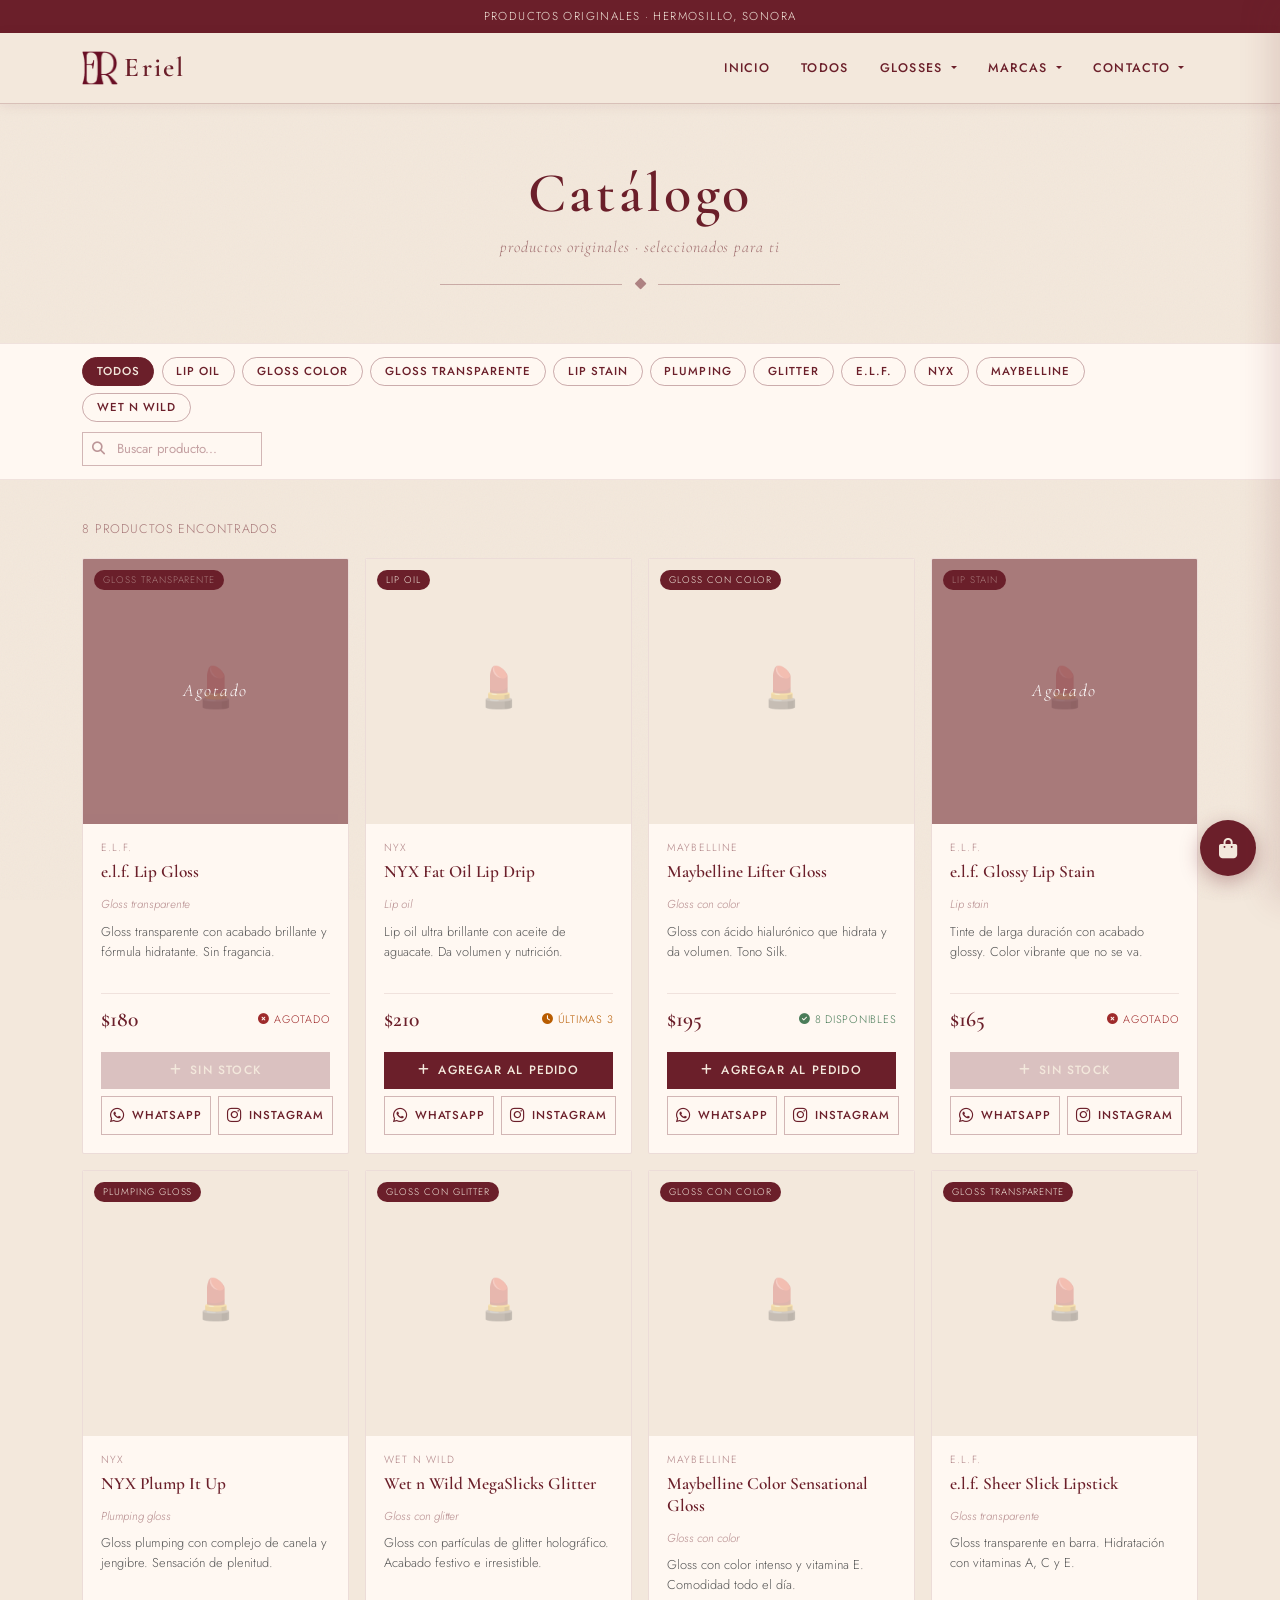
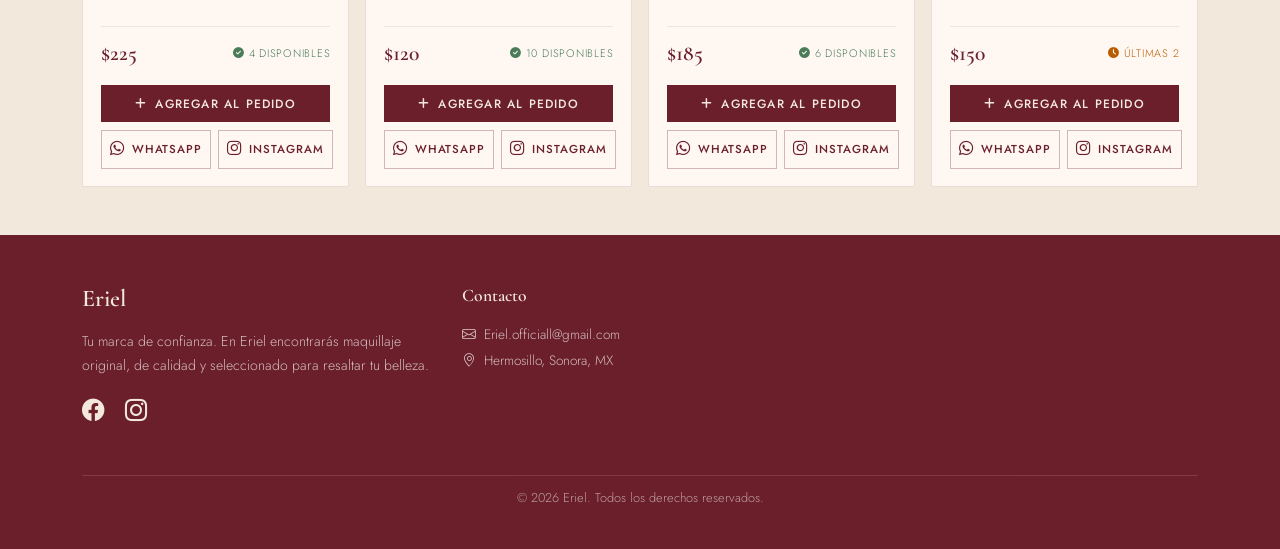
==== commit 080992dd: "Update catalago_Eriel.html" ====
--- a/catalago_Eriel.html
+++ b/catalago_Eriel.html
@@ -1127,7 +1127,7 @@
     tipo: "gloss-transparente",
     desc: "Gloss transparente con acabado brillante y fórmula hidratante. Sin fragancia.",
     precio: 180,
-    stock: 5,
+    stock: 0,
     imagen: ""   // ← pon aquí el nombre de tu imagen, ej: "elf-lip-gloss.jpg"
   },
   {
@@ -1542,4 +1542,4 @@
 
 </script>
 </body>
-</html>+</html>
